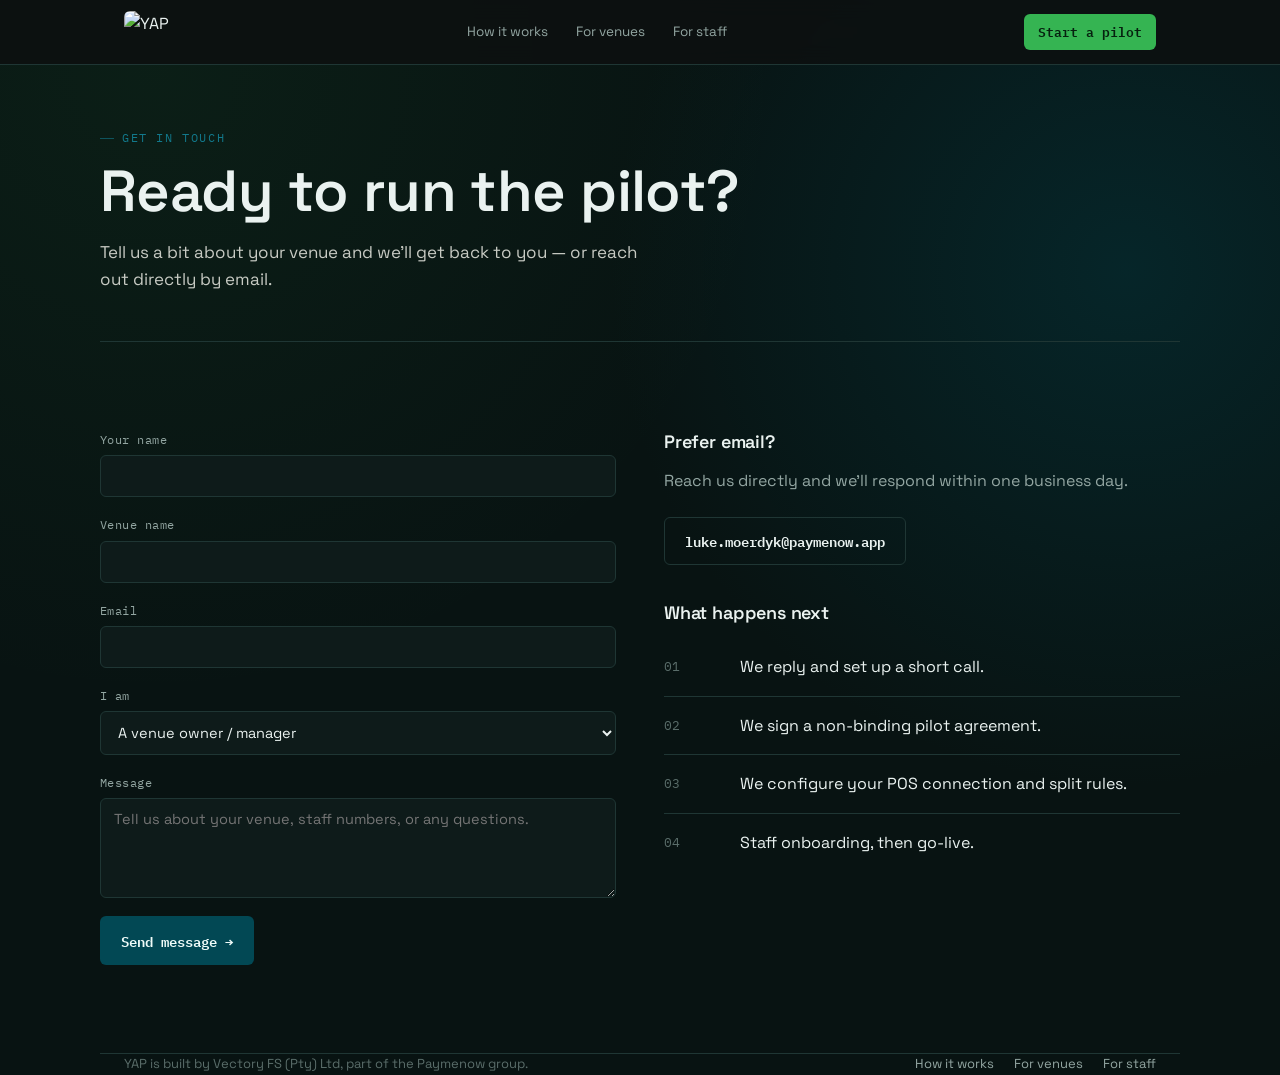
==== contact.html @ 8672480e "Add files via upload" ====
<!DOCTYPE html>
<html lang="en">
<head>
<meta charset="UTF-8">
<meta name="viewport" content="width=device-width, initial-scale=1.0">
<title>Contact — YAP</title>
<link rel="icon" href="assets/yap-favicon.png">
<link rel="stylesheet" href="styles.css">
</head>
<body>

<nav class="site-nav">
  <div class="wrap">
    <a href="index.html" class="nav-logo"><img src="assets/yap-logo-hq.png" alt="YAP"></a>
    <div class="nav-links">
      <a href="how-it-works.html">How it works</a>
      <a href="venues.html">For venues</a>
      <a href="staff.html">For staff</a>
    </div>
    <a href="contact.html" class="nav-cta active">Start a pilot</a>
  </div>
</nav>

<header class="page-hero wrap">
  <span class="eyebrow teal">Get in touch</span>
  <h1>Ready to run the pilot?</h1>
  <p class="lead">Tell us a bit about your venue and we'll get back to you —
    or reach out directly by email.</p>
</header>

<section class="section wrap">
  <div class="contact-grid">
    <div>
      <form action="mailto:luke.moerdyk@paymenow.app" method="post" enctype="text/plain">
        <div class="field">
          <label for="name">Your name</label>
          <input id="name" name="name" type="text" required>
        </div>
        <div class="field">
          <label for="venue">Venue name</label>
          <input id="venue" name="venue" type="text" required>
        </div>
        <div class="field">
          <label for="email">Email</label>
          <input id="email" name="email" type="email" required>
        </div>
        <div class="field">
          <label for="role">I am</label>
          <select id="role" name="role">
            <option>A venue owner / manager</option>
            <option>A staff member</option>
            <option>Something else</option>
          </select>
        </div>
        <div class="field">
          <label for="message">Message</label>
          <textarea id="message" name="message" placeholder="Tell us about your venue, staff numbers, or any questions."></textarea>
        </div>
        <button type="submit" class="btn btn-teal">Send message →</button>
      </form>
    </div>

    <div>
      <h3 style="margin-bottom:14px;">Prefer email?</h3>
      <p style="margin-bottom:24px;">Reach us directly and we'll respond within
        one business day.</p>
      <a href="mailto:luke.moerdyk@paymenow.app" class="btn btn-ghost" style="margin-bottom:36px;">luke.moerdyk@paymenow.app</a>

      <h3 style="margin-bottom:14px;">What happens next</h3>
      <div class="steps">
        <div class="step" style="padding:16px 0;">
          <div class="num">01</div>
          <div><p style="color:var(--text);">We reply and set up a short call.</p></div>
        </div>
        <div class="step" style="padding:16px 0;">
          <div class="num">02</div>
          <div><p style="color:var(--text);">We sign a non-binding pilot agreement.</p></div>
        </div>
        <div class="step" style="padding:16px 0;">
          <div class="num">03</div>
          <div><p style="color:var(--text);">We configure your POS connection and split rules.</p></div>
        </div>
        <div class="step" style="padding:16px 0;">
          <div class="num">04</div>
          <div><p style="color:var(--text);">Staff onboarding, then go-live.</p></div>
        </div>
      </div>
    </div>
  </div>
</section>

<footer class="wrap">
  <div class="footer-grid">
    <div>YAP is built by Vectory FS (Pty) Ltd, part of the Paymenow group.</div>
    <div class="footer-links">
      <a href="how-it-works.html">How it works</a>
      <a href="venues.html">For venues</a>
      <a href="staff.html">For staff</a>
    </div>
  </div>
</footer>

</body>
</html>
---- styles.css ----
/* ============================================================
   YAP — shared styles
   Palette: near-black ledger background, green (staff/WhatsApp),
   teal (venue/business). Type: mono for money & data, plain
   grotesk for reading. Signature element: the receipt ticket.
   ============================================================ */

@import url('https://fonts.googleapis.com/css2?family=IBM+Plex+Mono:wght@400;500;600;700&family=Space+Grotesk:wght@400;500;600;700&display=swap');

:root{
  --ink:        #081312;
  --panel:      #0E1B1A;
  --panel-2:    #132523;
  --line:       #1F3634;
  --text:       #EAF2F0;
  --muted:      #93A6A2;
  --muted-2:    #5A6D6A;

  /* signal green — from the YAP wifi mark */
  --green:       #35B452;
  --green-bright:#4FD16C;
  --green-dim:   #123B22;
  --green-ink:   #06210F;

  /* deep teal — from the YAP logo plate */
  --teal:       #024854;
  --teal-bright:#12798C;
  --teal-dim:   #052E36;
  --teal-ink:   #EAF6F5;

  --radius-sm: 6px;
  --radius-md: 12px;
  --radius-lg: 20px;

  --font-display: 'Space Grotesk', sans-serif;
  --font-body:    'Space Grotesk', sans-serif;
  --font-mono:    'IBM Plex Mono', monospace;

  --maxw: 1080px;
}

*{ box-sizing: border-box; }
html{ scroll-behavior: smooth; }
body{
  margin:0;
  background: var(--ink);
  color: var(--text);
  font-family: var(--font-body);
  line-height: 1.6;
  -webkit-font-smoothing: antialiased;
}
img{ max-width:100%; display:block; }
a{ color: inherit; text-decoration: none; }

@media (prefers-reduced-motion: reduce){
  *{ animation-duration: 0.001ms !important; animation-iteration-count: 1 !important; transition-duration: 0.001ms !important; }
}

/* focus visibility */
a:focus-visible, button:focus-visible, input:focus-visible, textarea:focus-visible{
  outline: 2px solid var(--green);
  outline-offset: 3px;
  border-radius: 4px;
}

.wrap{
  max-width: var(--maxw);
  margin: 0 auto;
  padding: 0 24px;
}

/* ---------------- Background texture ---------------- */
body{
  background-image:
    radial-gradient(circle at 12% 8%, rgba(53,180,82,0.07), transparent 45%),
    radial-gradient(circle at 88% 30%, rgba(2,72,84,0.35), transparent 40%);
  background-attachment: fixed;
}

/* ---------------- Nav ---------------- */
.site-nav{
  position: sticky;
  top: 0;
  z-index: 50;
  background: rgba(13,17,16,0.88);
  backdrop-filter: blur(10px);
  border-bottom: 1px solid var(--line);
}
.site-nav .wrap{
  display: flex;
  align-items: center;
  justify-content: space-between;
  height: 64px;
}
.nav-logo{
  display: flex;
  align-items: center;
  gap: 9px;
}
.nav-logo img{
  height: 42px;
  width: auto;
  border-radius: 6px;
}
.nav-links{
  display: flex;
  gap: 28px;
  font-size: 13.5px;
  color: var(--muted);
}
.nav-links a{ transition: color .15s; padding: 4px 0; }
.nav-links a:hover, .nav-links a.active{ color: var(--text); }
.nav-links a.active{ color: var(--green); border-bottom: 1px solid var(--green); }
.nav-cta{
  font-family: var(--font-mono);
  font-size: 12.5px;
  font-weight: 600;
  color: var(--green-ink);
  background: var(--green);
  padding: 8px 14px;
  border-radius: var(--radius-sm);
  white-space: nowrap;
}
.nav-toggle{ display:none; }
@media (max-width: 760px){
  .nav-links{ display:none; }
  .nav-toggle{ display:block; font-size: 22px; color: var(--text); cursor:pointer; }
}

/* ---------------- Eyebrow / labels ---------------- */
.eyebrow{
  font-family: var(--font-mono);
  font-size: 11.5px;
  letter-spacing: 0.14em;
  text-transform: uppercase;
  color: var(--muted);
  display: flex;
  align-items: center;
  gap: 8px;
}
.eyebrow.green{ color: var(--green); }
.eyebrow.teal{ color: var(--teal-bright); }
.eyebrow::before{
  content: '';
  width: 14px; height: 1px;
  background: currentColor;
  opacity: 0.6;
}

/* ---------------- Headings ---------------- */
h1,h2,h3{
  font-family: var(--font-display);
  font-weight: 600;
  letter-spacing: -0.01em;
  margin: 0;
  color: var(--text);
}
h1{ font-size: clamp(34px, 5.2vw, 58px); line-height: 1.06; }
h2{ font-size: clamp(26px, 3.4vw, 36px); line-height: 1.15; }
h3{ font-size: 18px; line-height: 1.3; }
p{ color: var(--muted); margin: 0; }
p.lead{ font-size: 17px; color: #C7CAC3; max-width: 560px; }

.section{ padding: 88px 0; }
.section-tight{ padding: 56px 0; }
.section-head{ margin-bottom: 40px; max-width: 620px; }
.section-head h2{ margin-top: 10px; }
.section-head p{ margin-top: 12px; }

hr.rule{ border: none; border-top: 1px solid var(--line); margin: 0; }

/* ---------------- Buttons ---------------- */
.btn{
  display: inline-flex;
  align-items: center;
  gap: 8px;
  font-family: var(--font-mono);
  font-size: 13.5px;
  font-weight: 600;
  padding: 12px 20px;
  border-radius: var(--radius-sm);
  border: 1px solid transparent;
  cursor: pointer;
  transition: transform .12s, background .15s, border-color .15s;
}
.btn:active{ transform: scale(0.98); }
.btn-green{ background: var(--green); color: var(--green-ink); }
.btn-green:hover{ background: var(--green-bright); }
.btn-teal{ background: var(--teal); color: #EFFBF9; }
.btn-teal:hover{ background: var(--teal-bright); color: var(--teal-ink); }
.btn-ghost{ background: transparent; border-color: var(--line); color: var(--text); }
.btn-ghost:hover{ border-color: var(--muted); }

/* ---------------- Audience split cards ---------------- */
.split{
  display: grid;
  grid-template-columns: 1fr 1fr;
  gap: 1px;
  background: var(--line);
  border: 1px solid var(--line);
  border-radius: var(--radius-lg);
  overflow: hidden;
}
@media (max-width: 700px){ .split{ grid-template-columns: 1fr; } }
.split-card{
  background: var(--panel);
  padding: 40px 34px;
  display: flex;
  flex-direction: column;
  gap: 16px;
  transition: background .2s;
}
.split-card:hover{ background: var(--panel-2); }
.split-card.venues{ border-top: 3px solid var(--teal-bright); }
.split-card.staff{ border-top: 3px solid var(--green); }
.split-card .tag{
  font-family: var(--font-mono);
  font-size: 11px;
  letter-spacing: 0.1em;
  text-transform: uppercase;
  width: fit-content;
  padding: 4px 9px;
  border-radius: 20px;
}
.split-card.venues .tag{ background: var(--teal-dim); color: var(--teal-bright); }
.split-card.staff .tag{ background: var(--green-dim); color: var(--green); }
.split-card p{ color: var(--muted); }
.split-card .go{
  margin-top: auto;
  font-family: var(--font-mono);
  font-size: 13px;
  font-weight: 600;
  display: flex;
  align-items: center;
  gap: 6px;
}
.split-card.venues .go{ color: var(--teal-bright); }
.split-card.staff .go{ color: var(--green); }

.phone-shot{
  display: flex;
  justify-content: center;
}
.phone-shot img{
  width: 100%;
  max-width: 300px;
  border-radius: 28px;
  box-shadow: 0 30px 70px rgba(0,0,0,0.5), 0 0 0 1px rgba(255,255,255,0.05);
}

.hero{
  display: grid;
  grid-template-columns: 1.15fr 0.85fr;
  gap: 48px;
  align-items: center;
  padding: 72px 0 90px;
}
@media (max-width: 860px){
  .hero{ grid-template-columns: 1fr; }
  .phone-shot{ margin-top: 8px; }
}
.hero-copy > * + *{ margin-top: 18px; }
.hero-actions{ display:flex; gap: 12px; flex-wrap: wrap; margin-top: 28px; }

.trust-row{
  display:flex; gap: 28px; flex-wrap: wrap;
  margin-top: 36px;
  font-family: var(--font-mono);
  font-size: 12px;
  color: var(--muted-2);
  letter-spacing: 0.02em;
}

/* ---------------- Step list (real sequence => numbered) ---------------- */
.steps{ display:flex; flex-direction:column; }
.step{
  display:grid;
  grid-template-columns: 56px 1fr;
  gap: 20px;
  padding: 26px 0;
  border-top: 1px solid var(--line);
}
.step:first-child{ border-top: none; }
.step .num{
  font-family: var(--font-mono);
  font-size: 13px;
  color: var(--muted-2);
  padding-top: 3px;
}
.step h3{ margin-bottom: 6px; }
.step p{ max-width: 560px; }

/* ---------------- Cards grid ---------------- */
.cards{
  display: grid;
  grid-template-columns: repeat(3, 1fr);
  gap: 1px;
  background: var(--line);
  border: 1px solid var(--line);
  border-radius: var(--radius-md);
  overflow: hidden;
}
@media (max-width: 760px){ .cards{ grid-template-columns: 1fr; } }
.card{
  background: var(--panel);
  padding: 26px 24px;
}
.card h3{ margin-bottom: 8px; font-size: 16px; }
.card p{ font-size: 14px; }

/* ---------------- Table ---------------- */
table.ledger{
  width: 100%;
  border-collapse: collapse;
  font-size: 14px;
}
table.ledger th, table.ledger td{
  text-align: left;
  padding: 12px 14px;
  border-bottom: 1px solid var(--line);
}
table.ledger th{
  font-family: var(--font-mono);
  font-size: 11px;
  letter-spacing: 0.08em;
  text-transform: uppercase;
  color: var(--muted-2);
}
table.ledger td{ color: var(--text); }
table.ledger tr:last-child td{ border-bottom: none; }

/* ---------------- FAQ ---------------- */
.faq-item{
  border-top: 1px solid var(--line);
  padding: 18px 0;
}
.faq-item summary{
  cursor: pointer;
  font-family: var(--font-display);
  font-weight: 500;
  font-size: 15.5px;
  color: var(--text);
  list-style: none;
  display:flex;
  justify-content: space-between;
  align-items:center;
}
.faq-item summary::after{
  content: '+';
  font-family: var(--font-mono);
  color: var(--muted);
  font-size: 18px;
  transition: transform .2s;
}
.faq-item[open] summary::after{ content:'–'; }
.faq-item p{ margin-top: 12px; font-size: 14px; max-width: 620px; }

/* ---------------- Checklist ---------------- */
.checklist{ list-style:none; margin:0; padding:0; display:flex; flex-direction:column; gap:12px; }
.checklist li{
  display:flex; gap:12px; align-items:flex-start;
  color: var(--muted); font-size: 14.5px;
}
.checklist li::before{
  content: '';
  flex-shrink:0;
  width: 16px; height:16px;
  margin-top: 3px;
  border: 1px solid var(--muted-2);
  border-radius: 3px;
}

/* ---------------- Page hero (secondary pages) ---------------- */
.page-hero{
  padding: 64px 0 48px;
  border-bottom: 1px solid var(--line);
}
.page-hero .eyebrow{ margin-bottom: 14px; }
.page-hero p.lead{ margin-top: 16px; }

/* ---------------- Footer ---------------- */
footer{
  border-top: 1px solid var(--line);
  padding: 44px 0 60px;
  margin-top: 40px;
}
.footer-grid{
  display:flex;
  justify-content: space-between;
  flex-wrap: wrap;
  gap: 24px;
  font-size: 13px;
  color: var(--muted-2);
}
.footer-grid a{ color: var(--muted); }
.footer-grid a:hover{ color: var(--green); }
.footer-links{ display:flex; gap: 20px; flex-wrap: wrap; }

/* ---------------- Callout box ---------------- */
.callout{
  border: 1px solid var(--line);
  border-left: 3px solid var(--teal-bright);
  background: var(--panel);
  border-radius: 0 var(--radius-md) var(--radius-md) 0;
  padding: 18px 22px;
  font-size: 14px;
  color: var(--muted);
}
.callout.green{ border-left-color: var(--green); }
.callout strong{ color: var(--text); }

/* ---------------- Demo embed frame ---------------- */
.demo-frame-wrap{
  display:flex;
  justify-content:center;
  padding: 20px 0 10px;
}
iframe.demo-frame{
  width: 100%;
  max-width: 420px;
  height: 900px;
  border: none;
  border-radius: 20px;
}

/* ---------------- Photo grid ---------------- */
.photo-grid{
  display: grid;
  grid-template-columns: repeat(2, 1fr);
  gap: 16px;
  margin: 28px 0;
}
@media (max-width: 700px){ .photo-grid{ grid-template-columns: 1fr; } }
.photo-card{
  position: relative;
  border-radius: var(--radius-md);
  overflow: hidden;
  border: 1px solid var(--line);
  aspect-ratio: 4/3;
}
.photo-card img{
  width: 100%; height: 100%;
  object-fit: cover;
  display: block;
}
.photo-card .cap{
  position: absolute;
  left: 0; right: 0; bottom: 0;
  padding: 10px 14px;
  font-family: var(--font-mono);
  font-size: 11px;
  color: #fff;
  background: linear-gradient(to top, rgba(0,0,0,0.65), transparent);
}
.photo-single{
  border-radius: var(--radius-md);
  overflow: hidden;
  border: 1px solid var(--line);
  margin: 28px 0;
  aspect-ratio: 16/8;
  position: relative;
}
.photo-single img{ width:100%; height:100%; object-fit: cover; display:block; }
.photo-single .cap{
  position: absolute; left:0; right:0; bottom:0;
  padding: 12px 16px;
  font-family: var(--font-mono);
  font-size: 11px;
  color: #fff;
  background: linear-gradient(to top, rgba(0,0,0,0.65), transparent);
}
.contact-grid{
  display:grid;
  grid-template-columns: 1fr 1fr;
  gap: 48px;
}
@media (max-width: 760px){ .contact-grid{ grid-template-columns: 1fr; } }
.field{ display:flex; flex-direction:column; gap: 6px; margin-bottom: 18px; }
.field label{ font-family: var(--font-mono); font-size: 12px; color: var(--muted); letter-spacing: 0.04em; }
.field input, .field textarea, .field select{
  background: var(--panel);
  border: 1px solid var(--line);
  border-radius: var(--radius-sm);
  padding: 11px 13px;
  color: var(--text);
  font-family: var(--font-body);
  font-size: 14.5px;
}
.field textarea{ resize: vertical; min-height: 100px; }
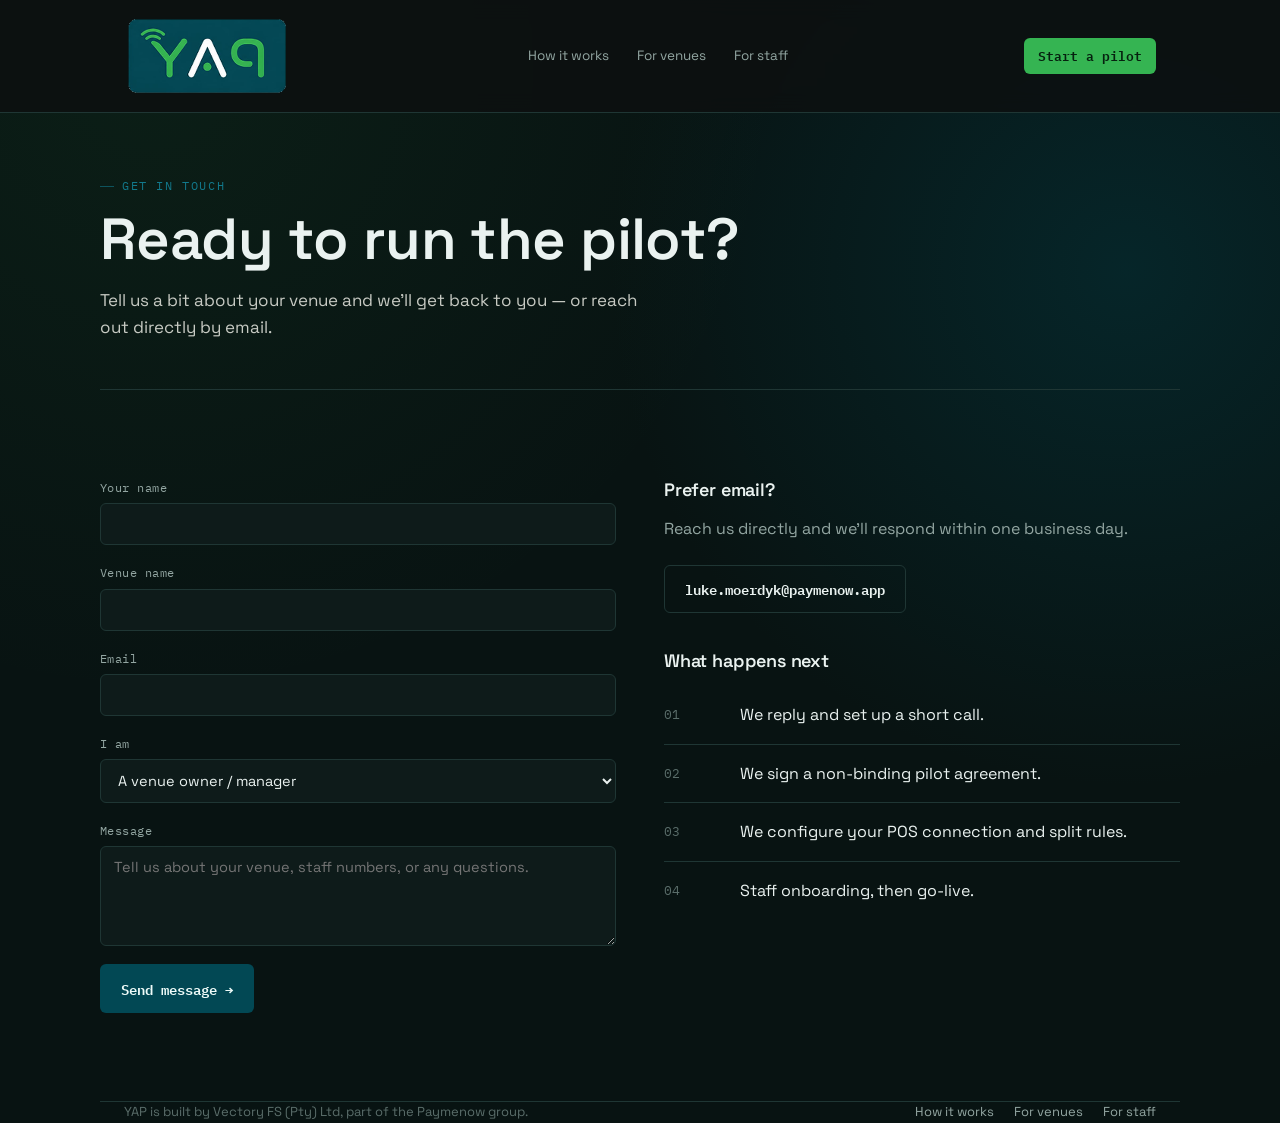
==== commit b12364dd: "Add files via upload" ====
--- a/contact.html
+++ b/contact.html
@@ -31,7 +31,11 @@
 <section class="section wrap">
   <div class="contact-grid">
     <div>
-      <form action="mailto:luke.moerdyk@paymenow.app" method="post" enctype="text/plain">
+      <form action="https://formsubmit.co/luke.moerdyk@paymenow.app" method="POST">
+        <input type="hidden" name="_subject" value="New YAP pilot enquiry">
+        <input type="hidden" name="_template" value="table">
+        <input type="hidden" name="_next" value="https://moerdyk89-cyber.github.io/YAP-Pilot-site/thank-you.html">
+        <input type="text" name="_honey" style="display:none">
         <div class="field">
           <label for="name">Your name</label>
           <input id="name" name="name" type="text" required>
--- a/styles.css
+++ b/styles.css
@@ -90,7 +90,7 @@
   display: flex;
   align-items: center;
   justify-content: space-between;
-  height: 64px;
+  height: 112px;
 }
 .nav-logo{
   display: flex;
@@ -98,9 +98,9 @@
   gap: 9px;
 }
 .nav-logo img{
-  height: 42px;
+  height: 84px;
   width: auto;
-  border-radius: 6px;
+  border-radius: 10px;
 }
 .nav-links{
   display: flex;
@@ -443,15 +443,6 @@
   object-fit: cover;
   display: block;
 }
-.photo-card .cap{
-  position: absolute;
-  left: 0; right: 0; bottom: 0;
-  padding: 10px 14px;
-  font-family: var(--font-mono);
-  font-size: 11px;
-  color: #fff;
-  background: linear-gradient(to top, rgba(0,0,0,0.65), transparent);
-}
 .photo-single{
   border-radius: var(--radius-md);
   overflow: hidden;
@@ -461,14 +452,6 @@
   position: relative;
 }
 .photo-single img{ width:100%; height:100%; object-fit: cover; display:block; }
-.photo-single .cap{
-  position: absolute; left:0; right:0; bottom:0;
-  padding: 12px 16px;
-  font-family: var(--font-mono);
-  font-size: 11px;
-  color: #fff;
-  background: linear-gradient(to top, rgba(0,0,0,0.65), transparent);
-}
 .contact-grid{
   display:grid;
   grid-template-columns: 1fr 1fr;
